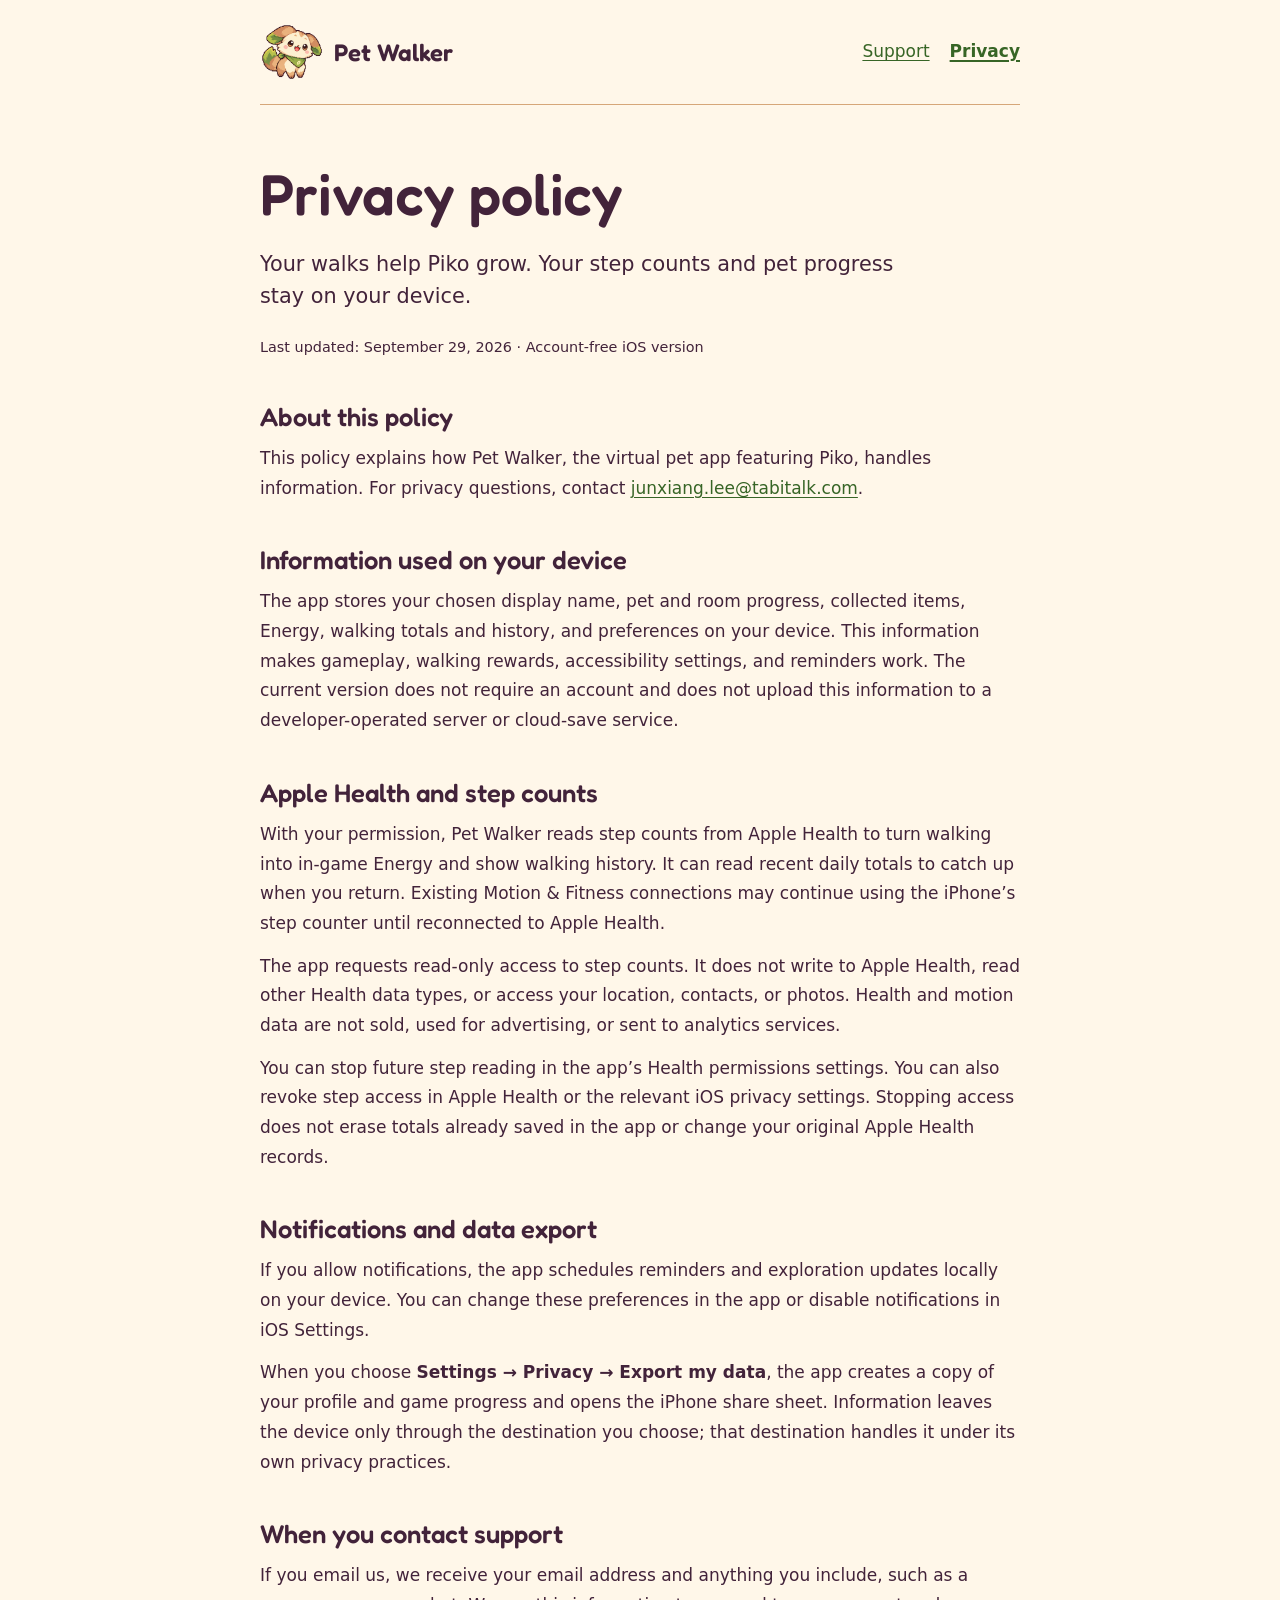
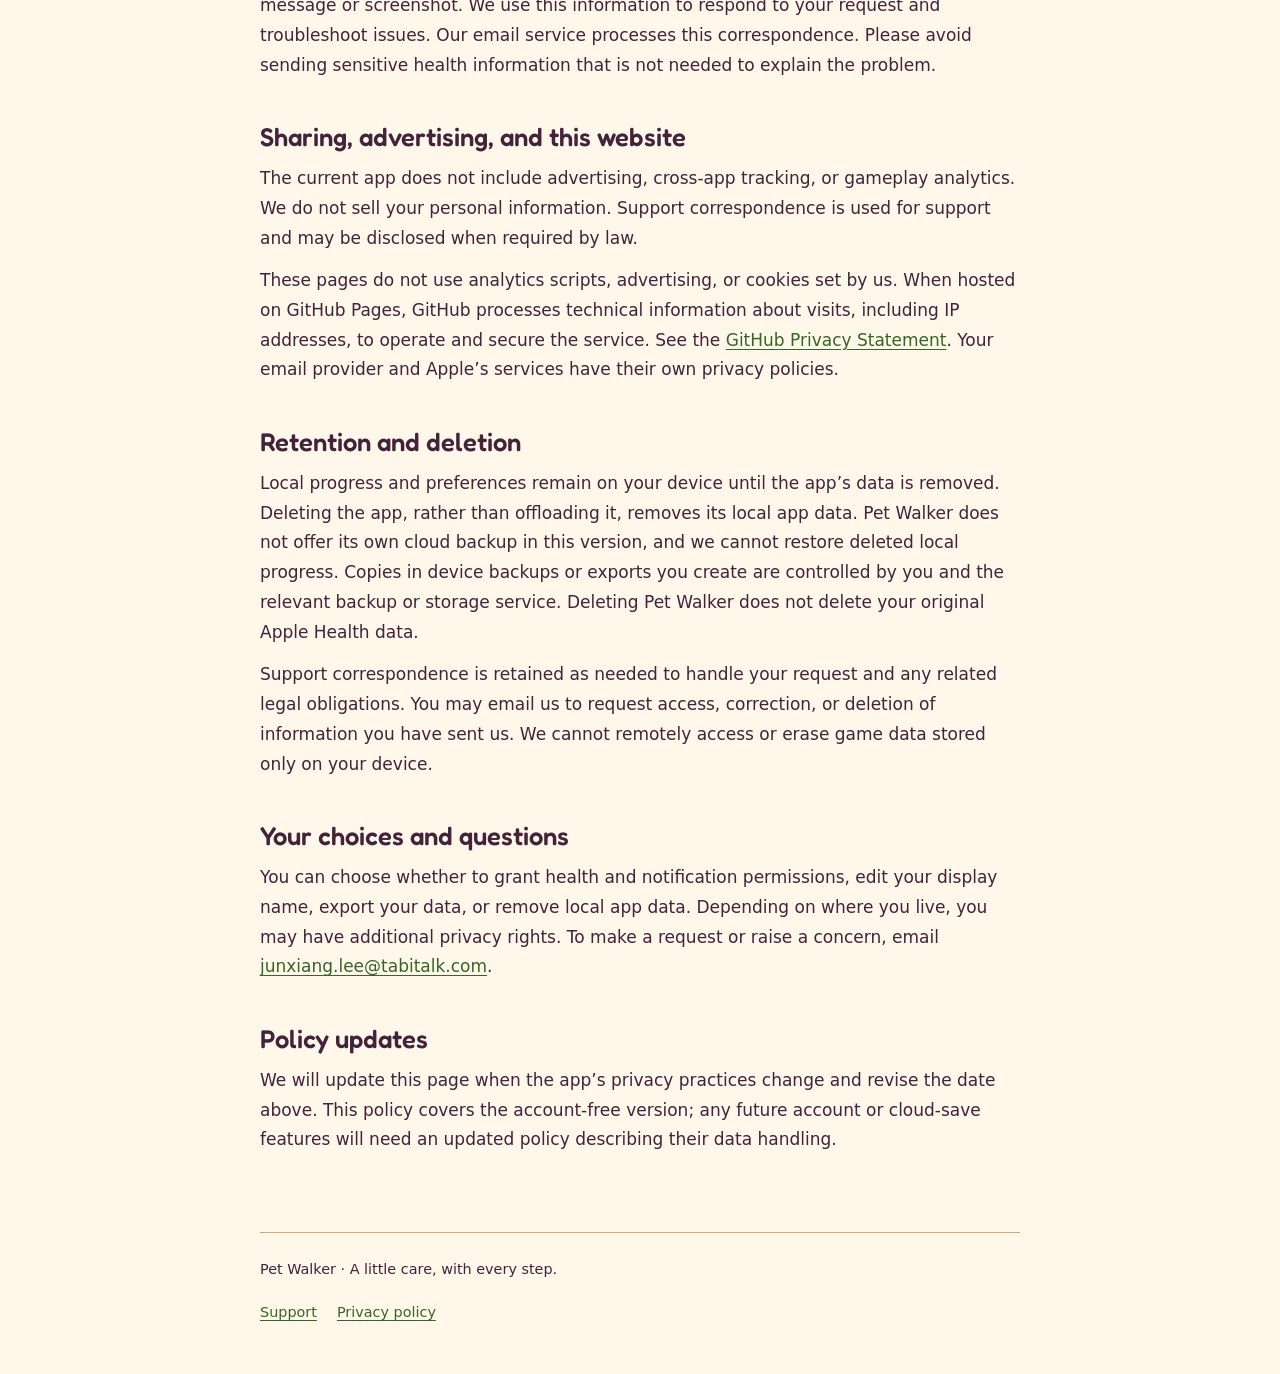
==== privacy.html @ 40575b74 "Publish Pet Walker support and privacy pages" ====
<!doctype html>
<html lang="en"><head><meta charset="utf-8"><meta name="viewport" content="width=device-width, initial-scale=1"><meta name="description" content="Pet Walker privacy policy: help and information for the virtual pet app featuring Piko."><title>Privacy policy · Pet Walker</title><link rel="icon" href="assets/piko.png"><link rel="stylesheet" href="styles.css"></head>
<body><!-- THESIS: Clear help and privacy information for Piko’s players.
OWN-WORLD: Existing cream, plum and leaf palette; Fredoka headings and original Piko artwork.
STORY: Find support, understand local data use, and manage permissions.
FIRST VIEWPORT: Compact pet wordmark and two links; page title and email action or policy summary.
FORM: Single-column reading page, an extension of the existing brand.
FINISH: unreviewed and undocumented is unfinished; this build ends with the finish review, the verdict, and DESIGN.md --><a class="skip" href="#main">Skip to content</a><header><a class="brand" href="index.html"><img src="assets/piko.png" alt="" width="64" height="64">Pet Walker</a><nav aria-label="Main navigation"><a href="index.html">Support</a><a href="privacy.html" aria-current="page">Privacy</a></nav></header><main id="main"><h1>Privacy policy</h1>
<p class="intro">Your walks help Piko grow. Your step counts and pet progress stay on your device.</p>
<p class="meta">Last updated: September 29, 2026 · Account-free iOS version</p>
<h2>About this policy</h2>
<p>This policy explains how Pet Walker, the virtual pet app featuring Piko, handles information. For privacy questions, contact <a href="mailto:junxiang.lee@tabitalk.com">junxiang.lee@tabitalk.com</a>.</p>
<h2>Information used on your device</h2>
<p>The app stores your chosen display name, pet and room progress, collected items, Energy, walking totals and history, and preferences on your device. This information makes gameplay, walking rewards, accessibility settings, and reminders work. The current version does not require an account and does not upload this information to a developer-operated server or cloud-save service.</p>
<h2>Apple Health and step counts</h2>
<p>With your permission, Pet Walker reads step counts from Apple Health to turn walking into in-game Energy and show walking history. It can read recent daily totals to catch up when you return. Existing Motion &amp; Fitness connections may continue using the iPhone’s step counter until reconnected to Apple Health.</p>
<p>The app requests read-only access to step counts. It does not write to Apple Health, read other Health data types, or access your location, contacts, or photos. Health and motion data are not sold, used for advertising, or sent to analytics services.</p>
<p>You can stop future step reading in the app’s Health permissions settings. You can also revoke step access in Apple Health or the relevant iOS privacy settings. Stopping access does not erase totals already saved in the app or change your original Apple Health records.</p>
<h2>Notifications and data export</h2>
<p>If you allow notifications, the app schedules reminders and exploration updates locally on your device. You can change these preferences in the app or disable notifications in iOS Settings.</p>
<p>When you choose <strong>Settings → Privacy → Export my data</strong>, the app creates a copy of your profile and game progress and opens the iPhone share sheet. Information leaves the device only through the destination you choose; that destination handles it under its own privacy practices.</p>
<h2>When you contact support</h2>
<p>If you email us, we receive your email address and anything you include, such as a message or screenshot. We use this information to respond to your request and troubleshoot issues. Our email service processes this correspondence. Please avoid sending sensitive health information that is not needed to explain the problem.</p>
<h2>Sharing, advertising, and this website</h2>
<p>The current app does not include advertising, cross-app tracking, or gameplay analytics. We do not sell your personal information. Support correspondence is used for support and may be disclosed when required by law.</p>
<p>These pages do not use analytics scripts, advertising, or cookies set by us. When hosted on GitHub Pages, GitHub processes technical information about visits, including IP addresses, to operate and secure the service. See the <a href="https://docs.github.com/en/site-policy/privacy-policies/github-general-privacy-statement">GitHub Privacy Statement</a>. Your email provider and Apple’s services have their own privacy policies.</p>
<h2>Retention and deletion</h2>
<p>Local progress and preferences remain on your device until the app’s data is removed. Deleting the app, rather than offloading it, removes its local app data. Pet Walker does not offer its own cloud backup in this version, and we cannot restore deleted local progress. Copies in device backups or exports you create are controlled by you and the relevant backup or storage service. Deleting Pet Walker does not delete your original Apple Health data.</p>
<p>Support correspondence is retained as needed to handle your request and any related legal obligations. You may email us to request access, correction, or deletion of information you have sent us. We cannot remotely access or erase game data stored only on your device.</p>
<h2>Your choices and questions</h2>
<p>You can choose whether to grant health and notification permissions, edit your display name, export your data, or remove local app data. Depending on where you live, you may have additional privacy rights. To make a request or raise a concern, email <a href="mailto:junxiang.lee@tabitalk.com">junxiang.lee@tabitalk.com</a>.</p>
<h2>Policy updates</h2>
<p>We will update this page when the app’s privacy practices change and revise the date above. This policy covers the account-free version; any future account or cloud-save features will need an updated policy describing their data handling.</p></main><footer>Pet Walker · A little care, with every step.<nav aria-label="Footer"><a href="index.html">Support</a><a href="privacy.html">Privacy policy</a></nav></footer></body></html>
---- styles.css ----
@font-face{font-family:Fredoka;src:url("assets/fredoka.ttf") format("truetype");font-weight:300 700;font-display:swap}
:root{color-scheme:light;--paper:#fff7e9;--ink:#42233a;--leaf:#376526;--line:#d6a779}*{box-sizing:border-box}body{margin:0;background:var(--paper);color:var(--ink);font:1.0625rem/1.75 system-ui,sans-serif}a{color:var(--leaf);text-underline-offset:.2em;overflow-wrap:anywhere}a:hover{text-decoration-thickness:2px}a:focus-visible{outline:3px solid var(--leaf);outline-offset:5px}header,main,footer{width:min(100% - 3rem,760px);margin:auto}header{display:flex;align-items:center;justify-content:space-between;gap:1rem;padding:1.25rem 0;border-bottom:1px solid var(--line)}.brand{display:flex;align-items:center;gap:.6rem;font:600 1.5rem Fredoka,sans-serif;color:var(--ink);text-decoration:none}.brand img{object-fit:contain}nav{display:flex;gap:1.25rem}nav a{display:inline-flex;align-items:center;min-height:44px}nav [aria-current]{font-weight:700;text-decoration-thickness:2px}main{padding:3.5rem 0 4rem}h1,h2{font-family:Fredoka,sans-serif;font-weight:550;line-height:1.15;text-wrap:balance}h1{font-size:clamp(2.4rem,6vw,3.6rem);margin:0 0 1.3rem}h2{font-size:1.6rem;margin:2.6rem 0 .7rem}p{margin:.8rem 0}.intro{font-size:1.3rem;line-height:1.55;max-width:48ch}.meta{font-size:.9rem;margin:1.4rem 0 2.5rem}.contact{display:inline-flex;background:var(--leaf);color:white;padding:.65rem 1.3rem;border-radius:12px;text-decoration:none;font-weight:650;margin-top:1rem;min-height:48px}.contact:hover{background:#294c1c}footer{padding:1.5rem 0 2.5rem;border-top:1px solid var(--line);font-size:.9rem}footer nav{margin-top:.5rem}.skip{position:absolute;left:1rem;top:-100px;background:white;padding:.6rem}.skip:focus{top:1rem}@media(max-width:480px){header{flex-wrap:wrap;padding-top:.8rem}.brand{font-size:1.35rem}.brand img{width:48px;height:48px}header nav{gap:1rem}main{padding-top:2.5rem}header,main,footer{width:calc(100% - 2.5rem)}}
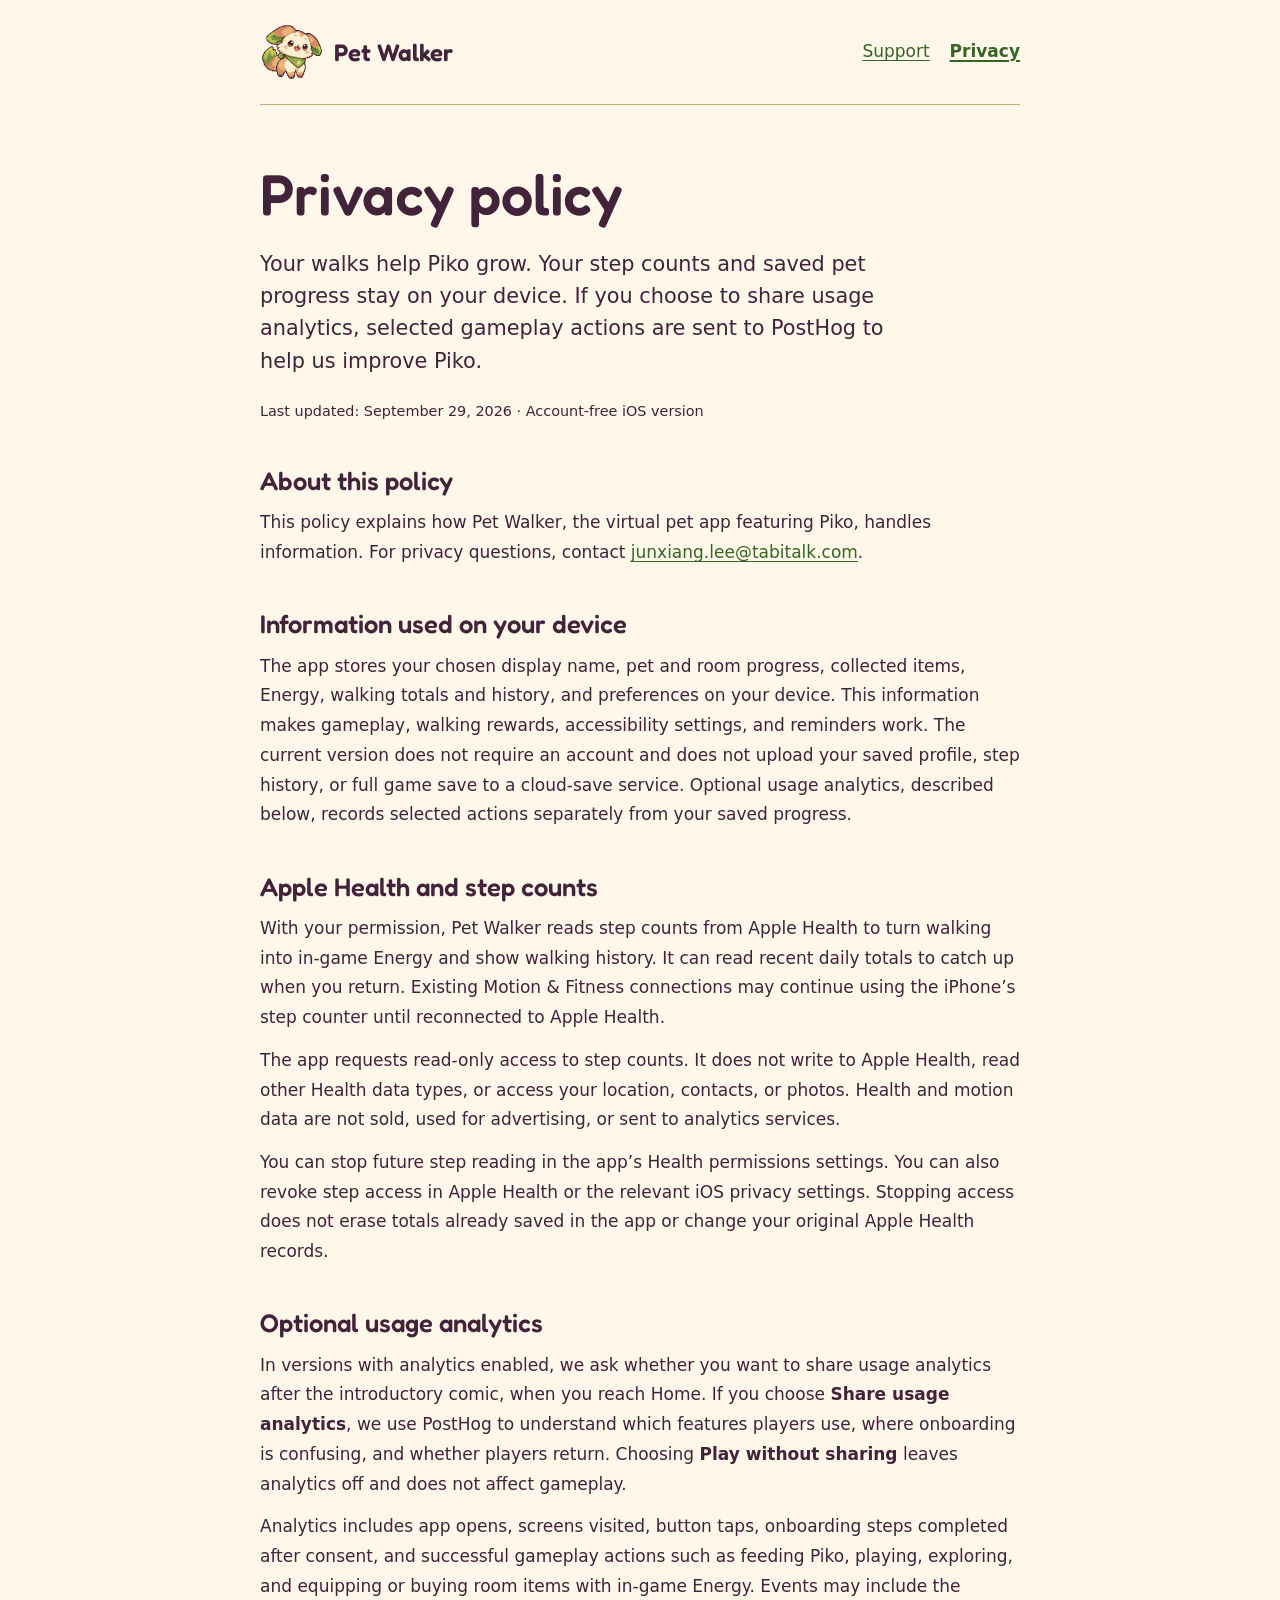
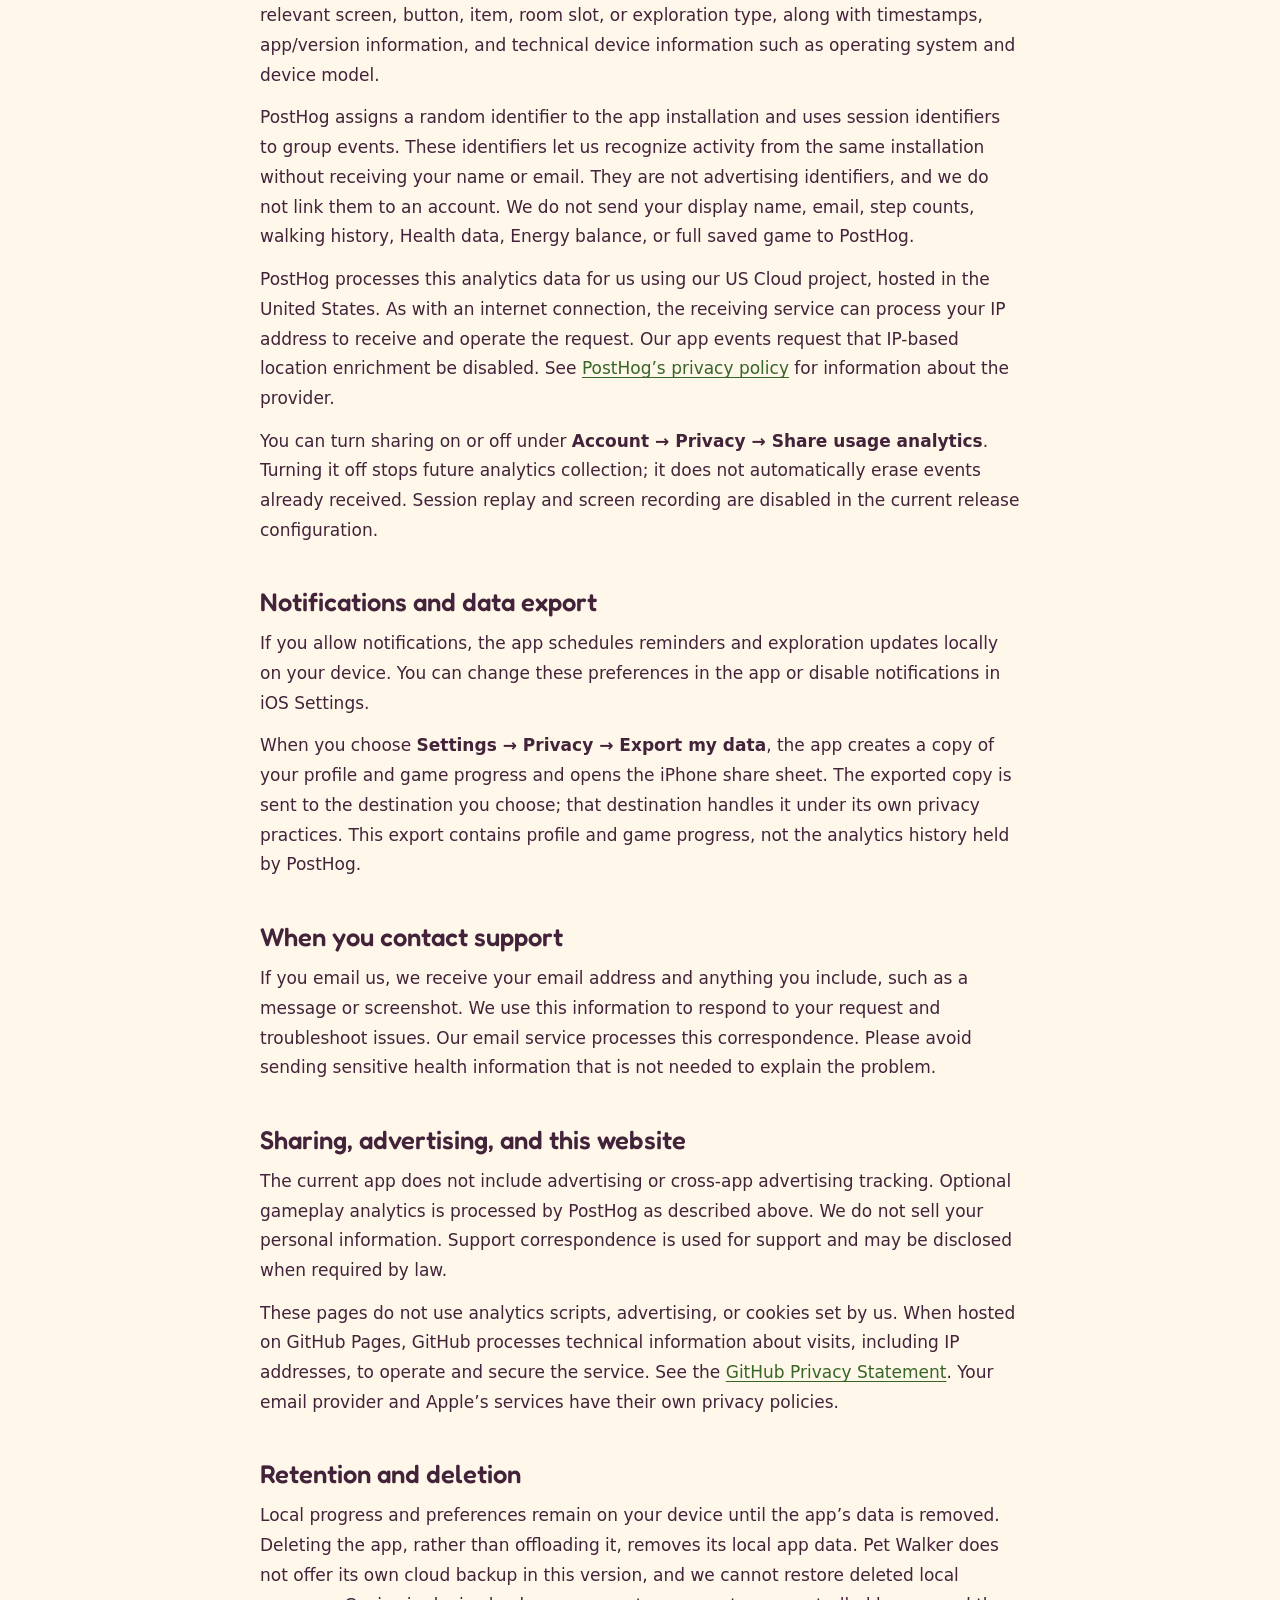
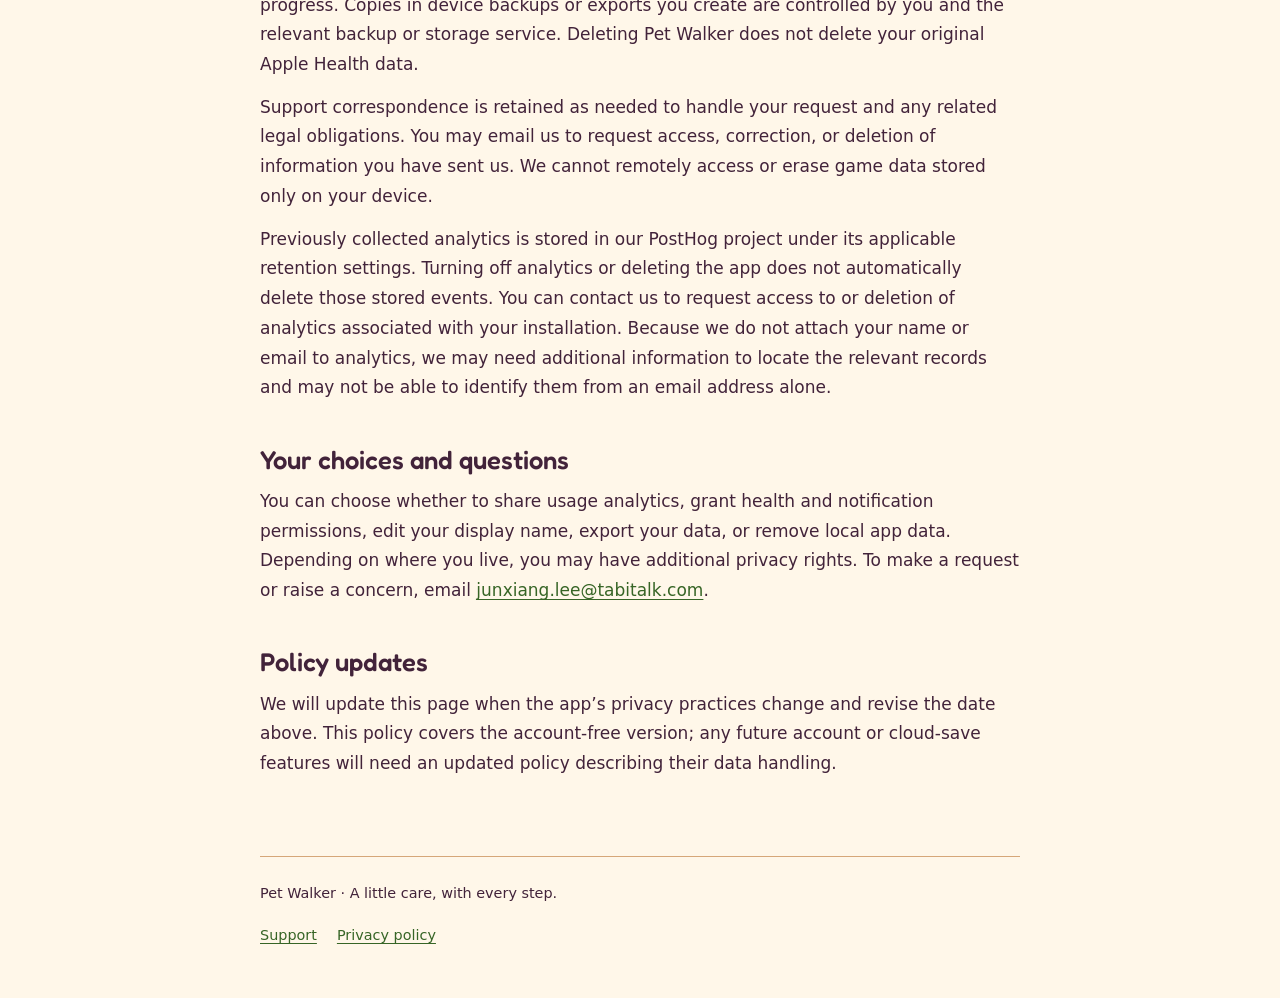
==== commit fc5f0c5e: "Document optional PostHog analytics and privacy choices" ====
--- a/privacy.html
+++ b/privacy.html
@@ -6,28 +6,35 @@
 FIRST VIEWPORT: Compact pet wordmark and two links; page title and email action or policy summary.
 FORM: Single-column reading page, an extension of the existing brand.
 FINISH: unreviewed and undocumented is unfinished; this build ends with the finish review, the verdict, and DESIGN.md --><a class="skip" href="#main">Skip to content</a><header><a class="brand" href="index.html"><img src="assets/piko.png" alt="" width="64" height="64">Pet Walker</a><nav aria-label="Main navigation"><a href="index.html">Support</a><a href="privacy.html" aria-current="page">Privacy</a></nav></header><main id="main"><h1>Privacy policy</h1>
-<p class="intro">Your walks help Piko grow. Your step counts and pet progress stay on your device.</p>
+<p class="intro">Your walks help Piko grow. Your step counts and saved pet progress stay on your device. If you choose to share usage analytics, selected gameplay actions are sent to PostHog to help us improve Piko.</p>
 <p class="meta">Last updated: September 29, 2026 · Account-free iOS version</p>
 <h2>About this policy</h2>
 <p>This policy explains how Pet Walker, the virtual pet app featuring Piko, handles information. For privacy questions, contact <a href="mailto:junxiang.lee@tabitalk.com">junxiang.lee@tabitalk.com</a>.</p>
 <h2>Information used on your device</h2>
-<p>The app stores your chosen display name, pet and room progress, collected items, Energy, walking totals and history, and preferences on your device. This information makes gameplay, walking rewards, accessibility settings, and reminders work. The current version does not require an account and does not upload this information to a developer-operated server or cloud-save service.</p>
+<p>The app stores your chosen display name, pet and room progress, collected items, Energy, walking totals and history, and preferences on your device. This information makes gameplay, walking rewards, accessibility settings, and reminders work. The current version does not require an account and does not upload your saved profile, step history, or full game save to a cloud-save service. Optional usage analytics, described below, records selected actions separately from your saved progress.</p>
 <h2>Apple Health and step counts</h2>
 <p>With your permission, Pet Walker reads step counts from Apple Health to turn walking into in-game Energy and show walking history. It can read recent daily totals to catch up when you return. Existing Motion &amp; Fitness connections may continue using the iPhone’s step counter until reconnected to Apple Health.</p>
 <p>The app requests read-only access to step counts. It does not write to Apple Health, read other Health data types, or access your location, contacts, or photos. Health and motion data are not sold, used for advertising, or sent to analytics services.</p>
 <p>You can stop future step reading in the app’s Health permissions settings. You can also revoke step access in Apple Health or the relevant iOS privacy settings. Stopping access does not erase totals already saved in the app or change your original Apple Health records.</p>
+<h2>Optional usage analytics</h2>
+<p>In versions with analytics enabled, we ask whether you want to share usage analytics after the introductory comic, when you reach Home. If you choose <strong>Share usage analytics</strong>, we use PostHog to understand which features players use, where onboarding is confusing, and whether players return. Choosing <strong>Play without sharing</strong> leaves analytics off and does not affect gameplay.</p>
+<p>Analytics includes app opens, screens visited, button taps, onboarding steps completed after consent, and successful gameplay actions such as feeding Piko, playing, exploring, and equipping or buying room items with in-game Energy. Events may include the relevant screen, button, item, room slot, or exploration type, along with timestamps, app/version information, and technical device information such as operating system and device model.</p>
+<p>PostHog assigns a random identifier to the app installation and uses session identifiers to group events. These identifiers let us recognize activity from the same installation without receiving your name or email. They are not advertising identifiers, and we do not link them to an account. We do not send your display name, email, step counts, walking history, Health data, Energy balance, or full saved game to PostHog.</p>
+<p>PostHog processes this analytics data for us using our US Cloud project, hosted in the United States. As with an internet connection, the receiving service can process your IP address to receive and operate the request. Our app events request that IP-based location enrichment be disabled. See <a href="https://posthog.com/privacy">PostHog’s privacy policy</a> for information about the provider.</p>
+<p>You can turn sharing on or off under <strong>Account → Privacy → Share usage analytics</strong>. Turning it off stops future analytics collection; it does not automatically erase events already received. Session replay and screen recording are disabled in the current release configuration.</p>
 <h2>Notifications and data export</h2>
 <p>If you allow notifications, the app schedules reminders and exploration updates locally on your device. You can change these preferences in the app or disable notifications in iOS Settings.</p>
-<p>When you choose <strong>Settings → Privacy → Export my data</strong>, the app creates a copy of your profile and game progress and opens the iPhone share sheet. Information leaves the device only through the destination you choose; that destination handles it under its own privacy practices.</p>
+<p>When you choose <strong>Settings → Privacy → Export my data</strong>, the app creates a copy of your profile and game progress and opens the iPhone share sheet. The exported copy is sent to the destination you choose; that destination handles it under its own privacy practices. This export contains profile and game progress, not the analytics history held by PostHog.</p>
 <h2>When you contact support</h2>
 <p>If you email us, we receive your email address and anything you include, such as a message or screenshot. We use this information to respond to your request and troubleshoot issues. Our email service processes this correspondence. Please avoid sending sensitive health information that is not needed to explain the problem.</p>
 <h2>Sharing, advertising, and this website</h2>
-<p>The current app does not include advertising, cross-app tracking, or gameplay analytics. We do not sell your personal information. Support correspondence is used for support and may be disclosed when required by law.</p>
+<p>The current app does not include advertising or cross-app advertising tracking. Optional gameplay analytics is processed by PostHog as described above. We do not sell your personal information. Support correspondence is used for support and may be disclosed when required by law.</p>
 <p>These pages do not use analytics scripts, advertising, or cookies set by us. When hosted on GitHub Pages, GitHub processes technical information about visits, including IP addresses, to operate and secure the service. See the <a href="https://docs.github.com/en/site-policy/privacy-policies/github-general-privacy-statement">GitHub Privacy Statement</a>. Your email provider and Apple’s services have their own privacy policies.</p>
 <h2>Retention and deletion</h2>
 <p>Local progress and preferences remain on your device until the app’s data is removed. Deleting the app, rather than offloading it, removes its local app data. Pet Walker does not offer its own cloud backup in this version, and we cannot restore deleted local progress. Copies in device backups or exports you create are controlled by you and the relevant backup or storage service. Deleting Pet Walker does not delete your original Apple Health data.</p>
 <p>Support correspondence is retained as needed to handle your request and any related legal obligations. You may email us to request access, correction, or deletion of information you have sent us. We cannot remotely access or erase game data stored only on your device.</p>
+<p>Previously collected analytics is stored in our PostHog project under its applicable retention settings. Turning off analytics or deleting the app does not automatically delete those stored events. You can contact us to request access to or deletion of analytics associated with your installation. Because we do not attach your name or email to analytics, we may need additional information to locate the relevant records and may not be able to identify them from an email address alone.</p>
 <h2>Your choices and questions</h2>
-<p>You can choose whether to grant health and notification permissions, edit your display name, export your data, or remove local app data. Depending on where you live, you may have additional privacy rights. To make a request or raise a concern, email <a href="mailto:junxiang.lee@tabitalk.com">junxiang.lee@tabitalk.com</a>.</p>
+<p>You can choose whether to share usage analytics, grant health and notification permissions, edit your display name, export your data, or remove local app data. Depending on where you live, you may have additional privacy rights. To make a request or raise a concern, email <a href="mailto:junxiang.lee@tabitalk.com">junxiang.lee@tabitalk.com</a>.</p>
 <h2>Policy updates</h2>
-<p>We will update this page when the app’s privacy practices change and revise the date above. This policy covers the account-free version; any future account or cloud-save features will need an updated policy describing their data handling.</p></main><footer>Pet Walker · A little care, with every step.<nav aria-label="Footer"><a href="index.html">Support</a><a href="privacy.html">Privacy policy</a></nav></footer></body></html>+<p>We will update this page when the app’s privacy practices change and revise the date above. This policy covers the account-free version; any future account or cloud-save features will need an updated policy describing their data handling.</p></main><footer>Pet Walker · A little care, with every step.<nav aria-label="Footer"><a href="index.html">Support</a><a href="privacy.html">Privacy policy</a></nav></footer></body></html>
